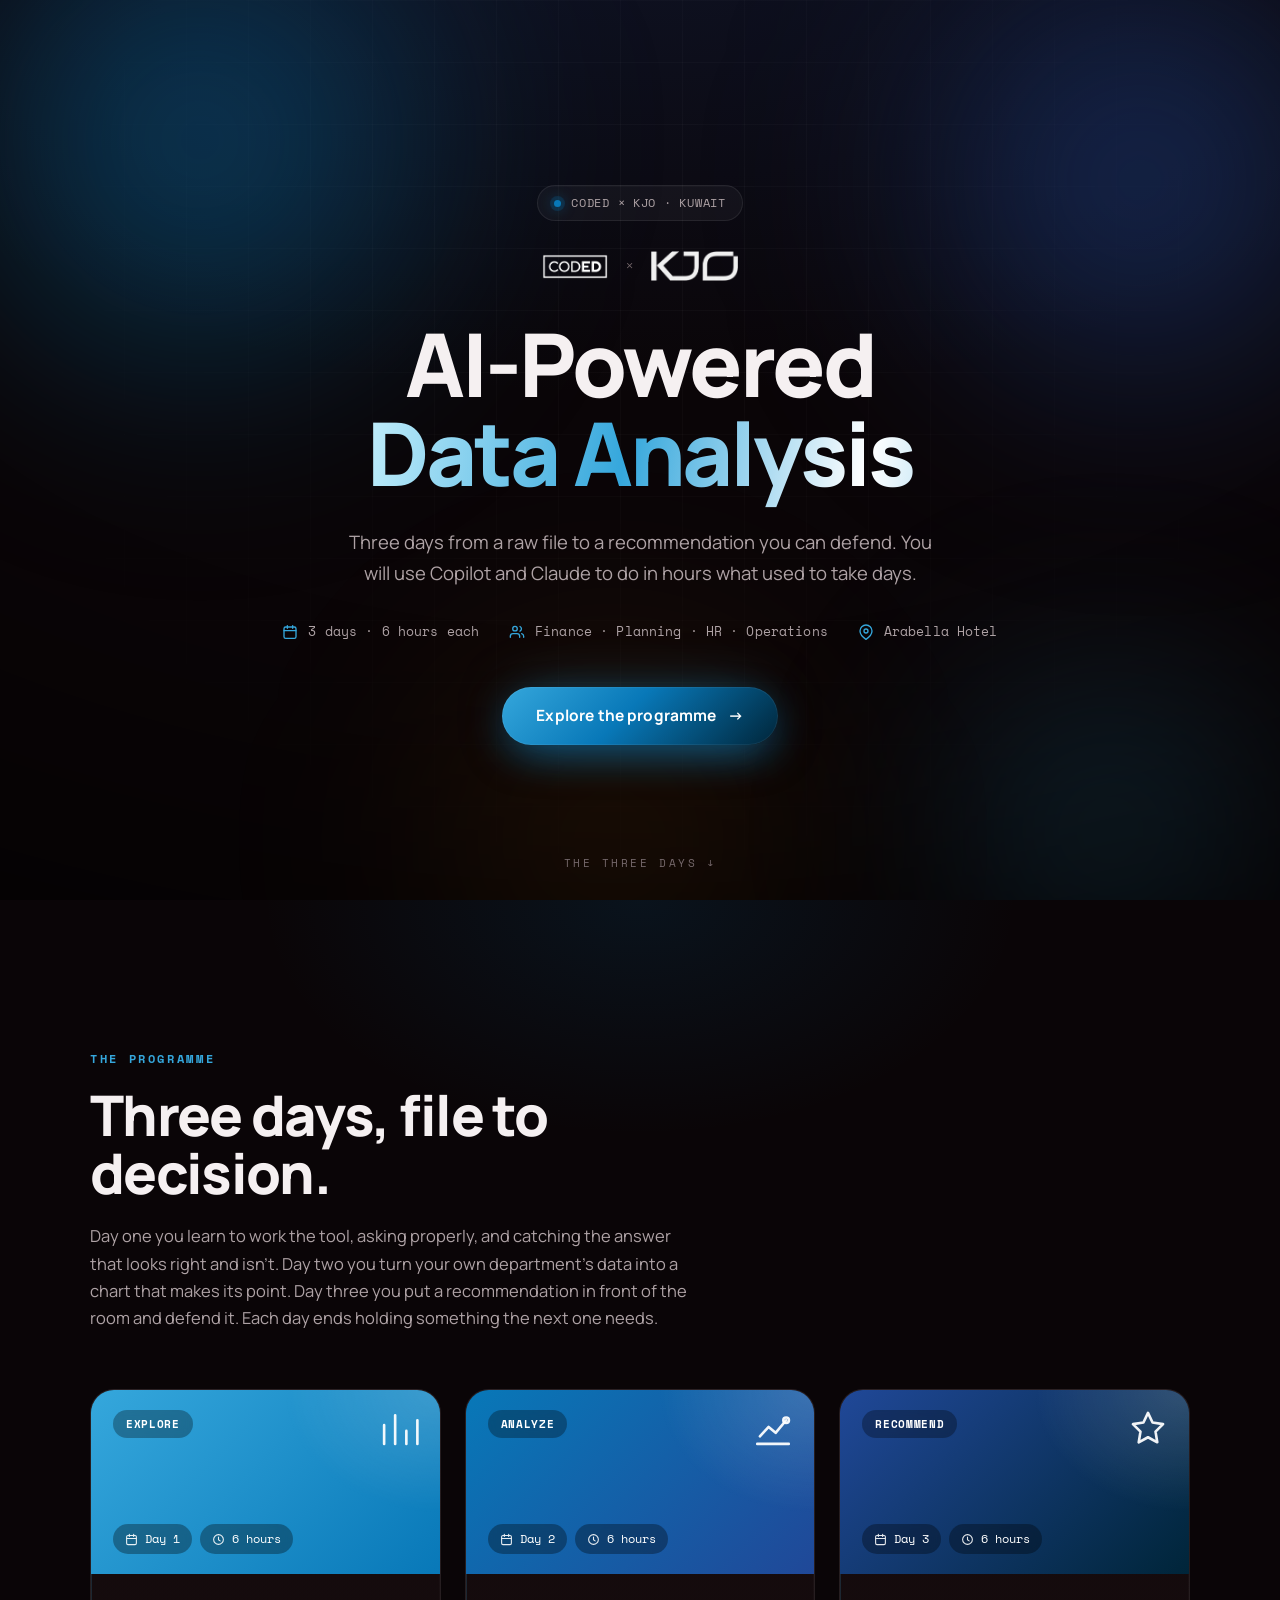
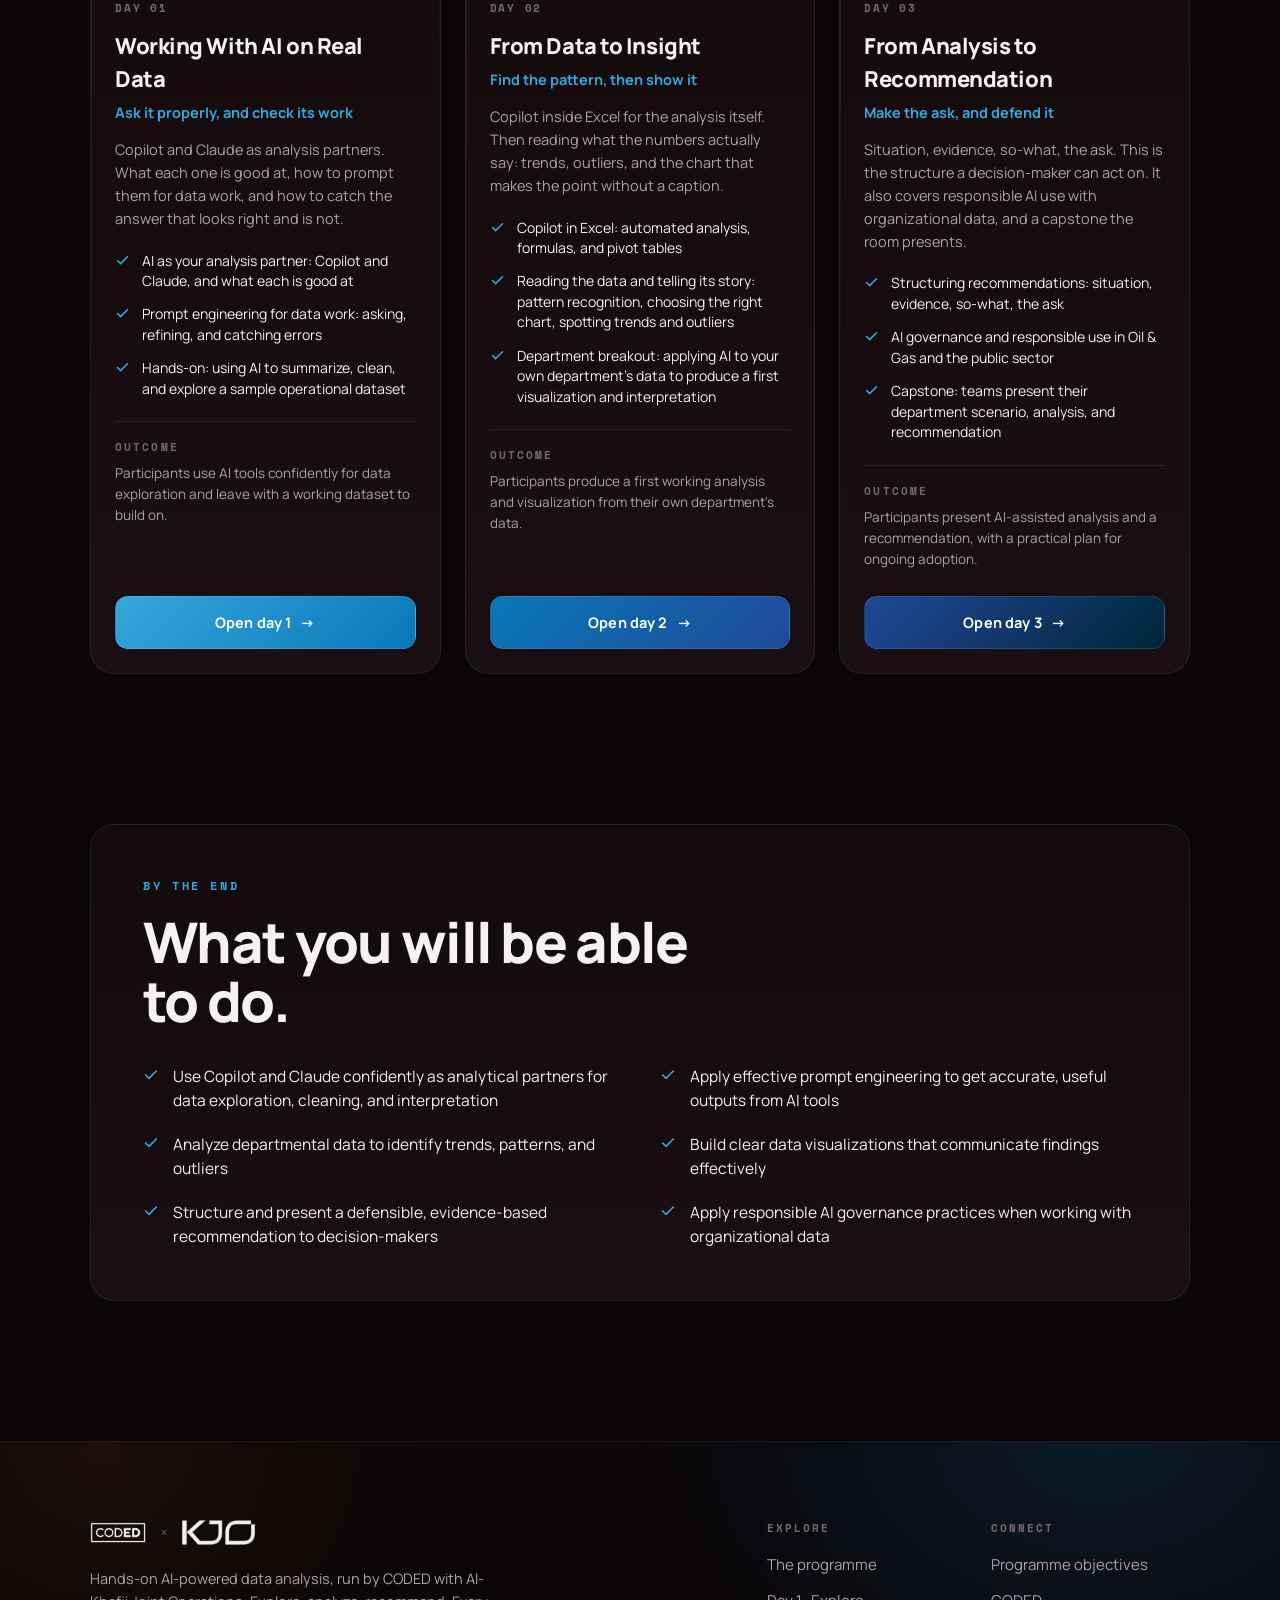
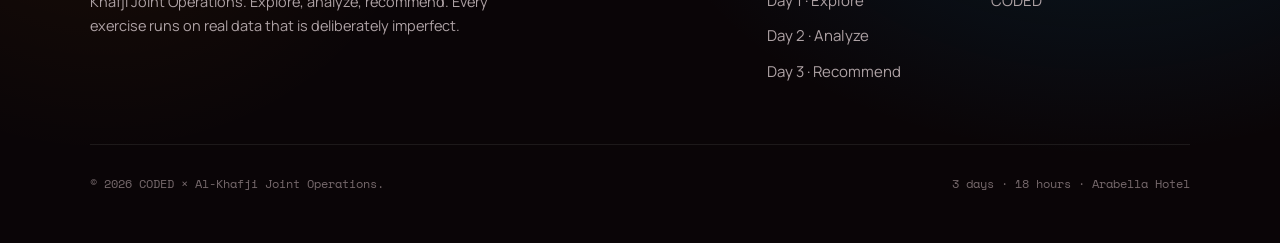
==== public/index.html @ 5ea5b294 "CODED x KJO: AI-Powered Data Analysis workshop site Static participant-facing site for the three-day" ====
<!DOCTYPE html>
<html lang="en">
<head>
<meta charset="UTF-8">
<meta name="viewport" content="width=device-width, initial-scale=1.0">
<title>AI-Powered Data Analysis, CODED &times; KJO</title>
<meta name="description" content="From raw data to a defensible recommendation in three days. A three-day workshop run by CODED with Al-Khafji Joint Operations.">
<link rel="preconnect" href="https://fonts.googleapis.com">
<link rel="preconnect" href="https://fonts.gstatic.com" crossorigin>
<link href="https://fonts.googleapis.com/css2?family=Manrope:wght@400;500;600;700;800&family=Space+Mono:wght@400;700&display=swap" rel="stylesheet">
<style>
  :root{
    --base:#0A0507; --card:#130A0C; --card-2:#190E11;
    --ink:#F5F0F1; --ink-dim:#AEA2A5; --ink-faint:#76696C;
    --maroon:#002539; --mid:#204898; --crimson:#0878B8; --rose:#35A7DC; --rose-lt:#C2EEFB;
    --blue:#FF8C00;
    --line:rgba(255,255,255,.08); --line-2:rgba(255,255,255,.15);
    --f:'Manrope',system-ui,sans-serif; --mono:'Space Mono',ui-monospace,monospace;
  }
  *{box-sizing:border-box;margin:0;padding:0}
  html{scroll-behavior:smooth}
  body{background:var(--base);color:var(--ink);font-family:var(--f);
    -webkit-font-smoothing:antialiased;line-height:1.5;overflow-x:hidden}
  a{color:inherit;text-decoration:none}
  a:focus-visible,button:focus-visible{outline:2px solid var(--rose);outline-offset:3px;border-radius:4px}
  .wrap{max-width:1160px;margin:0 auto;padding:0 30px}

  /* ============ HERO ============ */
  .hero{position:relative;min-height:100vh;display:flex;flex-direction:column;
    align-items:center;justify-content:center;text-align:center;padding:120px 28px 90px;overflow:hidden;
    background:radial-gradient(120% 90% at 50% -10%,rgba(32,72,152,.20),transparent 60%),var(--base)}
  .glow{position:absolute;border-radius:50%;filter:blur(90px);pointer-events:none;z-index:0;will-change:transform}
  .g1{width:680px;height:680px;top:-200px;left:-140px;
    background:radial-gradient(circle,rgba(8,120,184,.50),transparent 68%);animation:drift1 19s ease-in-out infinite}
  .g2{width:600px;height:600px;top:-120px;right:-160px;
    background:radial-gradient(circle,rgba(32,72,152,.58),transparent 70%);animation:drift2 23s ease-in-out infinite}
  .g3{width:560px;height:560px;bottom:-220px;left:26%;
    background:radial-gradient(circle,rgba(255,140,0,.13),transparent 70%);animation:drift3 27s ease-in-out infinite}
  .g4{width:460px;height:460px;bottom:-160px;right:-60px;
    background:radial-gradient(circle,rgba(53,167,220,.28),transparent 72%);animation:drift1 25s ease-in-out infinite reverse}
  .hero::before{content:"";position:absolute;inset:0;z-index:1;pointer-events:none;
    background-image:linear-gradient(rgba(255,255,255,.03) 1px,transparent 1px),
      linear-gradient(90deg,rgba(255,255,255,.03) 1px,transparent 1px);
    background-size:62px 62px;
    -webkit-mask:radial-gradient(circle at 50% 26%,#000,transparent 72%);
    mask:radial-gradient(circle at 50% 26%,#000,transparent 72%)}
  .hero::after{content:"";position:absolute;inset:0;z-index:2;pointer-events:none;
    background:radial-gradient(130% 100% at 50% 22%,transparent 48%,rgba(0,0,0,.62))}
  .inner{position:relative;z-index:3;max-width:900px;display:flex;flex-direction:column;align-items:center;
    animation:rise .9s cubic-bezier(.2,.7,.2,1) both}

  .pill{display:inline-flex;align-items:center;gap:10px;padding:8px 16px;border-radius:999px;
    background:rgba(255,255,255,.04);border:1px solid var(--line);backdrop-filter:blur(8px);
    font-family:var(--mono);font-size:12px;letter-spacing:.06em;color:var(--ink-dim);text-transform:uppercase}
  .pill .dot{width:7px;height:7px;border-radius:50%;background:var(--crimson);
    box-shadow:0 0 0 4px rgba(8,120,184,.2),0 0 14px var(--crimson);animation:pulse 2.6s ease-in-out infinite}

  .lockup{display:flex;align-items:center;gap:18px;margin:30px 0 38px}
  .lockup .coded-logo{height:25px;width:auto;display:block}
  .lockup .x{color:var(--ink-faint);font-size:15px;font-weight:300}
  .lockup .kjo-logo{height:30px;width:auto;display:block}

  .headline{font-weight:800;letter-spacing:-.035em;line-height:1.01;font-size:clamp(42px,7.4vw,88px)}
  .headline .accent{
    background:linear-gradient(100deg,var(--rose-lt) 0%,var(--rose) 22%,#ffffff 42%,var(--rose) 62%,var(--crimson) 100%);
    background-size:220% 100%;-webkit-background-clip:text;background-clip:text;color:transparent;
    animation:shimmer 7s linear infinite}
  .sub{max-width:600px;margin:30px auto 0;font-size:clamp(15px,1.65vw,18.5px);line-height:1.64;color:var(--ink-dim)}

  .meta{display:flex;flex-wrap:wrap;gap:11px 30px;justify-content:center;margin-top:34px;
    font-family:var(--mono);font-size:13px;letter-spacing:.01em;color:var(--ink-dim)}
  .meta span{display:inline-flex;align-items:center;gap:10px}
  .meta svg{color:var(--rose);flex:none}

  .cta{position:relative;margin-top:46px;display:inline-flex;align-items:center;gap:11px;padding:17px 34px;border-radius:999px;
    color:#fff;font-size:15.5px;font-weight:700;letter-spacing:.01em;
    background:linear-gradient(135deg,var(--rose) 0%,var(--crimson) 45%,var(--maroon) 100%);
    box-shadow:0 0 0 1px rgba(255,255,255,.06) inset,0 14px 40px -8px rgba(8,120,184,.6),0 0 60px -18px rgba(53,167,220,.7);
    transition:transform .2s,box-shadow .2s}
  .cta:hover{transform:translateY(-3px);
    box-shadow:0 0 0 1px rgba(255,255,255,.1) inset,0 20px 52px -8px rgba(8,120,184,.75),0 0 80px -14px rgba(53,167,220,.85)}
  .cta .arr{transition:transform .2s}.cta:hover .arr{transform:translateX(5px)}
  .scrollhint{position:absolute;bottom:28px;left:50%;transform:translateX(-50%);z-index:3;
    font-family:var(--mono);font-size:10.5px;letter-spacing:.24em;text-transform:uppercase;color:var(--ink-faint)}

  /* ============ PROGRAMME ============ */
  .programme{position:relative;padding:clamp(86px,12vw,150px) 0}
  .programme::before{content:"";position:absolute;top:0;left:50%;transform:translateX(-50%);
    width:min(900px,90%);height:560px;pointer-events:none;
    background:radial-gradient(60% 60% at 50% 0%,rgba(8,120,184,.12),transparent 70%)}
  .eyebrow{position:relative;font-family:var(--mono);font-size:12px;font-weight:700;letter-spacing:.22em;
    text-transform:uppercase;color:var(--rose)}
  .sec-title{position:relative;font-size:clamp(32px,5.2vw,56px);font-weight:800;letter-spacing:-.03em;
    line-height:1.04;margin-top:18px;max-width:16ch}
  .sec-lead{position:relative;max-width:600px;margin-top:20px;color:var(--ink-dim);font-size:16.5px;line-height:1.64}

  .cards{position:relative;display:grid;grid-template-columns:repeat(3,1fr);gap:24px;margin:58px auto 0}
  @media (max-width:1040px){.cards{grid-template-columns:1fr;max-width:470px}}
  .pcard{position:relative;background:linear-gradient(180deg,var(--card),var(--card-2));
    border:1px solid var(--line);border-radius:24px;overflow:hidden;display:flex;flex-direction:column;
    transition:transform .28s cubic-bezier(.2,.7,.2,1),box-shadow .28s}
  .pcard::before{content:"";position:absolute;inset:0;border-radius:24px;padding:1px;
    background:linear-gradient(140deg,rgba(53,167,220,.55),rgba(255,255,255,.05) 38%,transparent 72%);
    -webkit-mask:linear-gradient(#000 0 0) content-box,linear-gradient(#000 0 0);
    -webkit-mask-composite:xor;mask-composite:exclude;opacity:.55;transition:opacity .28s;pointer-events:none}
  .pcard:hover{transform:translateY(-7px);box-shadow:0 28px 64px -22px rgba(8,120,184,.5)}
  .pcard:hover::before{opacity:1}

  .phead{position:relative;height:184px;padding:20px 22px;overflow:hidden}
  .phead::after{content:"";position:absolute;inset:0;pointer-events:none;
    background:radial-gradient(80% 120% at 100% 0%,rgba(255,255,255,.16),transparent 56%)}
  .h-d1{background:linear-gradient(135deg,#35A7DC 0%,#0878B8 100%)}
  .h-d2{background:linear-gradient(135deg,#0878B8 0%,#204898 100%)}
  .h-d3{background:linear-gradient(135deg,#204898 0%,#002539 100%)}
  .cat{position:relative;display:inline-flex;padding:6px 13px;border-radius:999px;background:rgba(0,0,0,.3);
    font-family:var(--mono);font-size:11px;font-weight:700;color:#fff;letter-spacing:.06em;text-transform:uppercase;backdrop-filter:blur(5px)}
  .head-icon{position:absolute;top:18px;right:20px;color:rgba(255,255,255,.94);z-index:2}
  .head-meta{position:absolute;left:22px;bottom:20px;display:flex;flex-wrap:wrap;gap:8px;z-index:2}
  .chip{display:inline-flex;align-items:center;gap:7px;padding:6px 12px;border-radius:999px;
    background:rgba(0,0,0,.32);font-family:var(--mono);font-size:11.5px;color:#fff;backdrop-filter:blur(5px)}
  .chip svg{opacity:.9}

  .pbody{position:relative;padding:26px 24px 24px;display:flex;flex-direction:column;flex:1}
  .kicker{font-family:var(--mono);font-size:11px;font-weight:700;letter-spacing:.16em;text-transform:uppercase;color:var(--ink-faint)}
  .pbody h3{font-size:22px;font-weight:800;letter-spacing:-.02em;margin:14px 0 6px}
  .tagline{font-size:14.5px;font-weight:700;color:var(--rose);margin-bottom:15px}
  .pdesc{font-size:14.5px;line-height:1.58;color:var(--ink-dim)}
  .plist{list-style:none;margin:20px 0 22px;display:flex;flex-direction:column;gap:13px}
  .plist li{display:flex;gap:12px;font-size:14px;line-height:1.46;color:var(--ink)}
  .plist svg{color:var(--rose);flex:none;margin-top:2px}
  .outcome{margin:0 0 26px;padding-top:17px;border-top:1px solid var(--line);
    font-size:13.5px;line-height:1.55;color:var(--ink-dim)}
  .outcome span{display:block;font-family:var(--mono);font-size:10.5px;font-weight:700;letter-spacing:.2em;
    text-transform:uppercase;color:var(--ink-faint);margin-bottom:8px}
  .pbtn{margin-top:auto;display:inline-flex;align-items:center;justify-content:center;gap:9px;
    padding:15px;border-radius:13px;color:#fff;font-size:14.5px;font-weight:700;letter-spacing:.01em;
    border:1px solid rgba(255,255,255,.1);transition:filter .2s,transform .2s,box-shadow .2s}
  .pbtn:hover{filter:brightness(1.12);transform:translateY(-2px);box-shadow:0 12px 30px -10px rgba(8,120,184,.6)}
  .pbtn .arr{transition:transform .2s}.pbtn:hover .arr{transform:translateX(4px)}
  .btn-d1{background:linear-gradient(135deg,#35A7DC,#0878B8)}
  .btn-d2{background:linear-gradient(135deg,#0878B8,#204898)}
  .btn-d3{background:linear-gradient(135deg,#204898,#002539)}

  /* ============ OBJECTIVES ============ */
  .objectives{position:relative;padding:0 0 clamp(86px,12vw,140px)}
  .obj-panel{position:relative;background:linear-gradient(180deg,var(--card),var(--card-2));
    border:1px solid var(--line);border-radius:24px;padding:clamp(30px,4.6vw,52px)}
  .obj-list{list-style:none;margin-top:34px;display:grid;grid-template-columns:repeat(2,1fr);gap:20px 40px}
  @media (max-width:820px){.obj-list{grid-template-columns:1fr}}
  .obj-list li{display:flex;gap:14px;font-size:15.5px;line-height:1.55;color:var(--ink-dim)}
  .obj-list svg{color:var(--rose);flex:none;margin-top:3px}
  .obj-list span{color:var(--ink)}

  /* ============ FOOTER ============ */
  .site-foot{position:relative;border-top:1px solid var(--line);padding:78px 0 50px;overflow:hidden}
  .site-foot::before{content:"";position:absolute;inset:0;pointer-events:none;
    background:radial-gradient(60% 130% at 86% 0%,rgba(8,120,184,.18),transparent 60%),
      radial-gradient(44% 130% at 8% 0%,rgba(255,140,0,.07),transparent 60%)}
  .foot-top{position:relative;display:grid;grid-template-columns:1.5fr 1fr;gap:42px}
  .foot-brand .f-lockup{display:flex;align-items:center;gap:15px}
  .foot-brand .coded-logo{height:21px;width:auto;display:block}
  .foot-brand .x{color:var(--ink-faint);font-size:13px}
  .foot-brand .kjo-logo{height:25px;width:auto;display:block}
  .foot-brand p{margin-top:22px;max-width:400px;font-size:14.5px;line-height:1.62;color:var(--ink-dim)}
  .foot-cols{display:grid;grid-template-columns:1fr 1fr;gap:26px}
  .foot-col h4{font-family:var(--mono);font-size:11px;font-weight:700;letter-spacing:.18em;text-transform:uppercase;color:var(--ink-faint);margin-bottom:18px}
  .foot-col a{display:block;font-size:15px;color:var(--ink-dim);margin-bottom:13px;transition:color .15s,padding .15s}
  .foot-col a:hover{color:var(--rose);padding-left:3px}
  .foot-divider{position:relative;height:1px;background:var(--line);margin:48px 0 30px}
  .foot-bottom{position:relative;display:flex;justify-content:space-between;flex-wrap:wrap;gap:12px;
    font-family:var(--mono);font-size:12px;color:var(--ink-faint)}
  @media (max-width:760px){.foot-top{grid-template-columns:1fr;gap:34px}}

  /* ============ MOTION ============ */
  @keyframes rise{from{opacity:0;transform:translateY(20px)}to{opacity:1;transform:none}}
  @keyframes shimmer{0%{background-position:220% 0}100%{background-position:-20% 0}}
  @keyframes pulse{0%,100%{opacity:1}50%{opacity:.55}}
  @keyframes drift1{0%,100%{transform:translate(0,0)}50%{transform:translate(50px,40px)}}
  @keyframes drift2{0%,100%{transform:translate(0,0)}50%{transform:translate(-44px,32px)}}
  @keyframes drift3{0%,100%{transform:translate(0,0)}50%{transform:translate(38px,-46px)}}
  @media (prefers-reduced-motion:reduce){
    .inner{animation:none}
    .glow{animation:none!important}
    .headline .accent{animation:none;background-position:42% 0}
    .pill .dot{animation:none}
  }
</style>
</head>
<body>

  <!-- ===== HERO ===== -->
  <header class="hero">
    <div class="glow g1"></div><div class="glow g2"></div><div class="glow g3"></div><div class="glow g4"></div>
    <div class="inner">
      <div class="pill"><span class="dot"></span> CODED &times; KJO &middot; Kuwait</div>

      <div class="lockup">
        <img class="coded-logo" src="[data-uri]" alt="CODED">
        <span class="x">&times;</span>
        <img class="kjo-logo" src="[data-uri]" alt="KJO, Al-Khafji Joint Operations">
      </div>

      <h1 class="headline">AI-Powered<br><span class="accent">Data Analysis</span></h1>

      <p class="sub">Three days from a raw file to a recommendation you can defend. You will use Copilot and Claude to do in hours what used to take days.</p>

      <div class="meta">
        <span><svg viewBox="0 0 24 24" width="16" height="16" fill="none" stroke="currentColor" stroke-width="2" stroke-linecap="round" stroke-linejoin="round"><rect x="3" y="4.5" width="18" height="17" rx="2.5"/><path d="M16 2.5v4M8 2.5v4M3 10h18"/></svg> 3 days &middot; 6 hours each</span>
        <span><svg viewBox="0 0 24 24" width="16" height="16" fill="none" stroke="currentColor" stroke-width="2" stroke-linecap="round" stroke-linejoin="round"><path d="M16 20v-1.6a4 4 0 00-4-4H6a4 4 0 00-4 4V20"/><circle cx="9" cy="7" r="3.4"/><path d="M22 20v-1.6a4 4 0 00-3-3.87M16.5 3.7a4 4 0 010 7.1"/></svg> Finance &middot; Planning &middot; HR &middot; Operations</span>
        <span><svg viewBox="0 0 24 24" width="16" height="16" fill="none" stroke="currentColor" stroke-width="2" stroke-linecap="round" stroke-linejoin="round"><path d="M21 10.5c0 6.5-9 12.5-9 12.5s-9-6-9-12.5a9 9 0 0118 0z"/><circle cx="12" cy="10.5" r="3"/></svg> Arabella Hotel</span>
      </div>

      <a href="#programme" class="cta">Explore the programme <span class="arr">&rarr;</span></a>
    </div>
    <div class="scrollhint">the three days &darr;</div>
  </header>

  <!-- ===== PROGRAMME ===== -->
  <section class="programme" id="programme">
    <div class="wrap">
      <div class="eyebrow">The programme</div>
      <h2 class="sec-title">Three days, file to decision.</h2>
      <p class="sec-lead">Day one you learn to work the tool, asking properly, and catching the answer that looks right and isn't. Day two you turn your own department's data into a chart that makes its point. Day three you put a recommendation in front of the room and defend it. Each day ends holding something the next one needs.</p>

      <div class="cards">

        <article class="pcard">
          <div class="phead h-d1">
            <span class="cat">Explore</span>
            <span class="head-icon"><svg viewBox="0 0 24 24" width="42" height="42" fill="none" stroke="currentColor" stroke-width="1.5" stroke-linecap="round" stroke-linejoin="round"><path d="M3.5 20.5V9.8M9.8 20.5V4.2M16.2 20.5v-7.4M22.5 20.5V7"/></svg></span>
            <div class="head-meta">
              <span class="chip"><svg viewBox="0 0 24 24" width="13" height="13" fill="none" stroke="currentColor" stroke-width="2" stroke-linecap="round" stroke-linejoin="round"><rect x="3" y="4.5" width="18" height="17" rx="2.5"/><path d="M16 2.5v4M8 2.5v4M3 10h18"/></svg> Day 1</span>
              <span class="chip"><svg viewBox="0 0 24 24" width="13" height="13" fill="none" stroke="currentColor" stroke-width="2" stroke-linecap="round" stroke-linejoin="round"><circle cx="12" cy="12" r="9"/><path d="M12 7.5v5l3 2"/></svg> 6 hours</span>
            </div>
          </div>
          <div class="pbody">
            <div class="kicker">Day 01</div>
            <h3>Working With AI on Real Data</h3>
            <div class="tagline">Ask it properly, and check its work</div>
            <p class="pdesc">Copilot and Claude as analysis partners. What each one is good at, how to prompt them for data work, and how to catch the answer that looks right and is not.</p>
            <ul class="plist">
              <li><svg viewBox="0 0 24 24" width="15" height="15" fill="none" stroke="currentColor" stroke-width="2.5" stroke-linecap="round" stroke-linejoin="round"><path d="M4 12l5 5L20 6"/></svg> AI as your analysis partner: Copilot and Claude, and what each is good at</li>
              <li><svg viewBox="0 0 24 24" width="15" height="15" fill="none" stroke="currentColor" stroke-width="2.5" stroke-linecap="round" stroke-linejoin="round"><path d="M4 12l5 5L20 6"/></svg> Prompt engineering for data work: asking, refining, and catching errors</li>
              <li><svg viewBox="0 0 24 24" width="15" height="15" fill="none" stroke="currentColor" stroke-width="2.5" stroke-linecap="round" stroke-linejoin="round"><path d="M4 12l5 5L20 6"/></svg> Hands-on: using AI to summarize, clean, and explore a sample operational dataset</li>
            </ul>
            <div class="outcome"><span>Outcome</span>Participants use AI tools confidently for data exploration and leave with a working dataset to build on.</div>
            <a href="coded-ada-day-1.html" class="pbtn btn-d1">Open day 1 <span class="arr">&rarr;</span></a>
          </div>
        </article>

        <article class="pcard">
          <div class="phead h-d2">
            <span class="cat">Analyze</span>
            <span class="head-icon"><svg viewBox="0 0 24 24" width="42" height="42" fill="none" stroke="currentColor" stroke-width="1.5" stroke-linecap="round" stroke-linejoin="round"><path d="M3 20.5h18"/><path d="M4.5 16.2l5-5.4 4 3.4 6-7.2"/><circle cx="19.5" cy="7" r="1.6"/></svg></span>
            <div class="head-meta">
              <span class="chip"><svg viewBox="0 0 24 24" width="13" height="13" fill="none" stroke="currentColor" stroke-width="2" stroke-linecap="round" stroke-linejoin="round"><rect x="3" y="4.5" width="18" height="17" rx="2.5"/><path d="M16 2.5v4M8 2.5v4M3 10h18"/></svg> Day 2</span>
              <span class="chip"><svg viewBox="0 0 24 24" width="13" height="13" fill="none" stroke="currentColor" stroke-width="2" stroke-linecap="round" stroke-linejoin="round"><circle cx="12" cy="12" r="9"/><path d="M12 7.5v5l3 2"/></svg> 6 hours</span>
            </div>
          </div>
          <div class="pbody">
            <div class="kicker">Day 02</div>
            <h3>From Data to Insight</h3>
            <div class="tagline">Find the pattern, then show it</div>
            <p class="pdesc">Copilot inside Excel for the analysis itself. Then reading what the numbers actually say: trends, outliers, and the chart that makes the point without a caption.</p>
            <ul class="plist">
              <li><svg viewBox="0 0 24 24" width="15" height="15" fill="none" stroke="currentColor" stroke-width="2.5" stroke-linecap="round" stroke-linejoin="round"><path d="M4 12l5 5L20 6"/></svg> Copilot in Excel: automated analysis, formulas, and pivot tables</li>
              <li><svg viewBox="0 0 24 24" width="15" height="15" fill="none" stroke="currentColor" stroke-width="2.5" stroke-linecap="round" stroke-linejoin="round"><path d="M4 12l5 5L20 6"/></svg> Reading the data and telling its story: pattern recognition, choosing the right chart, spotting trends and outliers</li>
              <li><svg viewBox="0 0 24 24" width="15" height="15" fill="none" stroke="currentColor" stroke-width="2.5" stroke-linecap="round" stroke-linejoin="round"><path d="M4 12l5 5L20 6"/></svg> Department breakout: applying AI to your own department's data to produce a first visualization and interpretation</li>
            </ul>
            <div class="outcome"><span>Outcome</span>Participants produce a first working analysis and visualization from their own department's data.</div>
            <a href="coded-ada-day-2.html" class="pbtn btn-d2">Open day 2 <span class="arr">&rarr;</span></a>
          </div>
        </article>

        <article class="pcard">
          <div class="phead h-d3">
            <span class="cat">Recommend</span>
            <span class="head-icon"><svg viewBox="0 0 24 24" width="42" height="42" fill="none" stroke="currentColor" stroke-width="1.5" stroke-linecap="round" stroke-linejoin="round"><path d="M12 2.8l2.6 5.5 6 .9-4.3 4.3 1 6.1-5.3-2.9-5.3 2.9 1-6.1L3.4 9.2l6-.9z"/></svg></span>
            <div class="head-meta">
              <span class="chip"><svg viewBox="0 0 24 24" width="13" height="13" fill="none" stroke="currentColor" stroke-width="2" stroke-linecap="round" stroke-linejoin="round"><rect x="3" y="4.5" width="18" height="17" rx="2.5"/><path d="M16 2.5v4M8 2.5v4M3 10h18"/></svg> Day 3</span>
              <span class="chip"><svg viewBox="0 0 24 24" width="13" height="13" fill="none" stroke="currentColor" stroke-width="2" stroke-linecap="round" stroke-linejoin="round"><circle cx="12" cy="12" r="9"/><path d="M12 7.5v5l3 2"/></svg> 6 hours</span>
            </div>
          </div>
          <div class="pbody">
            <div class="kicker">Day 03</div>
            <h3>From Analysis to Recommendation</h3>
            <div class="tagline">Make the ask, and defend it</div>
            <p class="pdesc">Situation, evidence, so-what, the ask. This is the structure a decision-maker can act on. It also covers responsible AI use with organizational data, and a capstone the room presents.</p>
            <ul class="plist">
              <li><svg viewBox="0 0 24 24" width="15" height="15" fill="none" stroke="currentColor" stroke-width="2.5" stroke-linecap="round" stroke-linejoin="round"><path d="M4 12l5 5L20 6"/></svg> Structuring recommendations: situation, evidence, so-what, the ask</li>
              <li><svg viewBox="0 0 24 24" width="15" height="15" fill="none" stroke="currentColor" stroke-width="2.5" stroke-linecap="round" stroke-linejoin="round"><path d="M4 12l5 5L20 6"/></svg> AI governance and responsible use in Oil & Gas and the public sector</li>
              <li><svg viewBox="0 0 24 24" width="15" height="15" fill="none" stroke="currentColor" stroke-width="2.5" stroke-linecap="round" stroke-linejoin="round"><path d="M4 12l5 5L20 6"/></svg> Capstone: teams present their department scenario, analysis, and recommendation</li>
            </ul>
            <div class="outcome"><span>Outcome</span>Participants present AI-assisted analysis and a recommendation, with a practical plan for ongoing adoption.</div>
            <a href="coded-ada-day-3.html" class="pbtn btn-d3">Open day 3 <span class="arr">&rarr;</span></a>
          </div>
        </article>

      </div>
    </div>
  </section>

  <!-- ===== OBJECTIVES ===== -->
  <section class="objectives" id="objectives">
    <div class="wrap">
      <div class="obj-panel">
        <div class="eyebrow">By the end</div>
        <h2 class="sec-title">What you will be able to do.</h2>
        <ul class="obj-list">
        <li><svg viewBox="0 0 24 24" width="16" height="16" fill="none" stroke="currentColor" stroke-width="2.5" stroke-linecap="round" stroke-linejoin="round"><path d="M4 12l5 5L20 6"/></svg> <span>Use Copilot and Claude confidently as analytical partners for data exploration, cleaning, and interpretation</span></li>
        <li><svg viewBox="0 0 24 24" width="16" height="16" fill="none" stroke="currentColor" stroke-width="2.5" stroke-linecap="round" stroke-linejoin="round"><path d="M4 12l5 5L20 6"/></svg> <span>Apply effective prompt engineering to get accurate, useful outputs from AI tools</span></li>
        <li><svg viewBox="0 0 24 24" width="16" height="16" fill="none" stroke="currentColor" stroke-width="2.5" stroke-linecap="round" stroke-linejoin="round"><path d="M4 12l5 5L20 6"/></svg> <span>Analyze departmental data to identify trends, patterns, and outliers</span></li>
        <li><svg viewBox="0 0 24 24" width="16" height="16" fill="none" stroke="currentColor" stroke-width="2.5" stroke-linecap="round" stroke-linejoin="round"><path d="M4 12l5 5L20 6"/></svg> <span>Build clear data visualizations that communicate findings effectively</span></li>
        <li><svg viewBox="0 0 24 24" width="16" height="16" fill="none" stroke="currentColor" stroke-width="2.5" stroke-linecap="round" stroke-linejoin="round"><path d="M4 12l5 5L20 6"/></svg> <span>Structure and present a defensible, evidence-based recommendation to decision-makers</span></li>
        <li><svg viewBox="0 0 24 24" width="16" height="16" fill="none" stroke="currentColor" stroke-width="2.5" stroke-linecap="round" stroke-linejoin="round"><path d="M4 12l5 5L20 6"/></svg> <span>Apply responsible AI governance practices when working with organizational data</span></li>
        </ul>
      </div>
    </div>
  </section>

  <!-- ===== FOOTER ===== -->
  <footer class="site-foot">
    <div class="wrap">
      <div class="foot-top">
        <div class="foot-brand">
          <div class="f-lockup">
            <img class="coded-logo" src="[data-uri]" alt="CODED">
            <span class="x">&times;</span>
            <img class="kjo-logo" src="[data-uri]" alt="KJO, Al-Khafji Joint Operations">
          </div>
          <p>Hands-on AI-powered data analysis, run by CODED with Al-Khafji Joint Operations. Explore, analyze, recommend. Every exercise runs on real data that is deliberately imperfect.</p>
        </div>
        <div class="foot-cols">
          <div class="foot-col">
            <h4>Explore</h4>
            <a href="#programme">The programme</a>
            <a href="coded-ada-day-1.html">Day 1 &middot; Explore</a>
            <a href="coded-ada-day-2.html">Day 2 &middot; Analyze</a>
            <a href="coded-ada-day-3.html">Day 3 &middot; Recommend</a>
          </div>
          <div class="foot-col">
            <h4>Connect</h4>
            <a href="#objectives">Programme objectives</a>
            <a href="https://coded.kw" target="_blank" rel="noopener">CODED</a>
          </div>
        </div>
      </div>
      <div class="foot-divider"></div>
      <div class="foot-bottom">
        <span>&copy; 2026 CODED &times; Al-Khafji Joint Operations.</span>
        <span>3 days &middot; 18 hours &middot; Arabella Hotel</span>
      </div>
    </div>
  </footer>

</body>
</html>
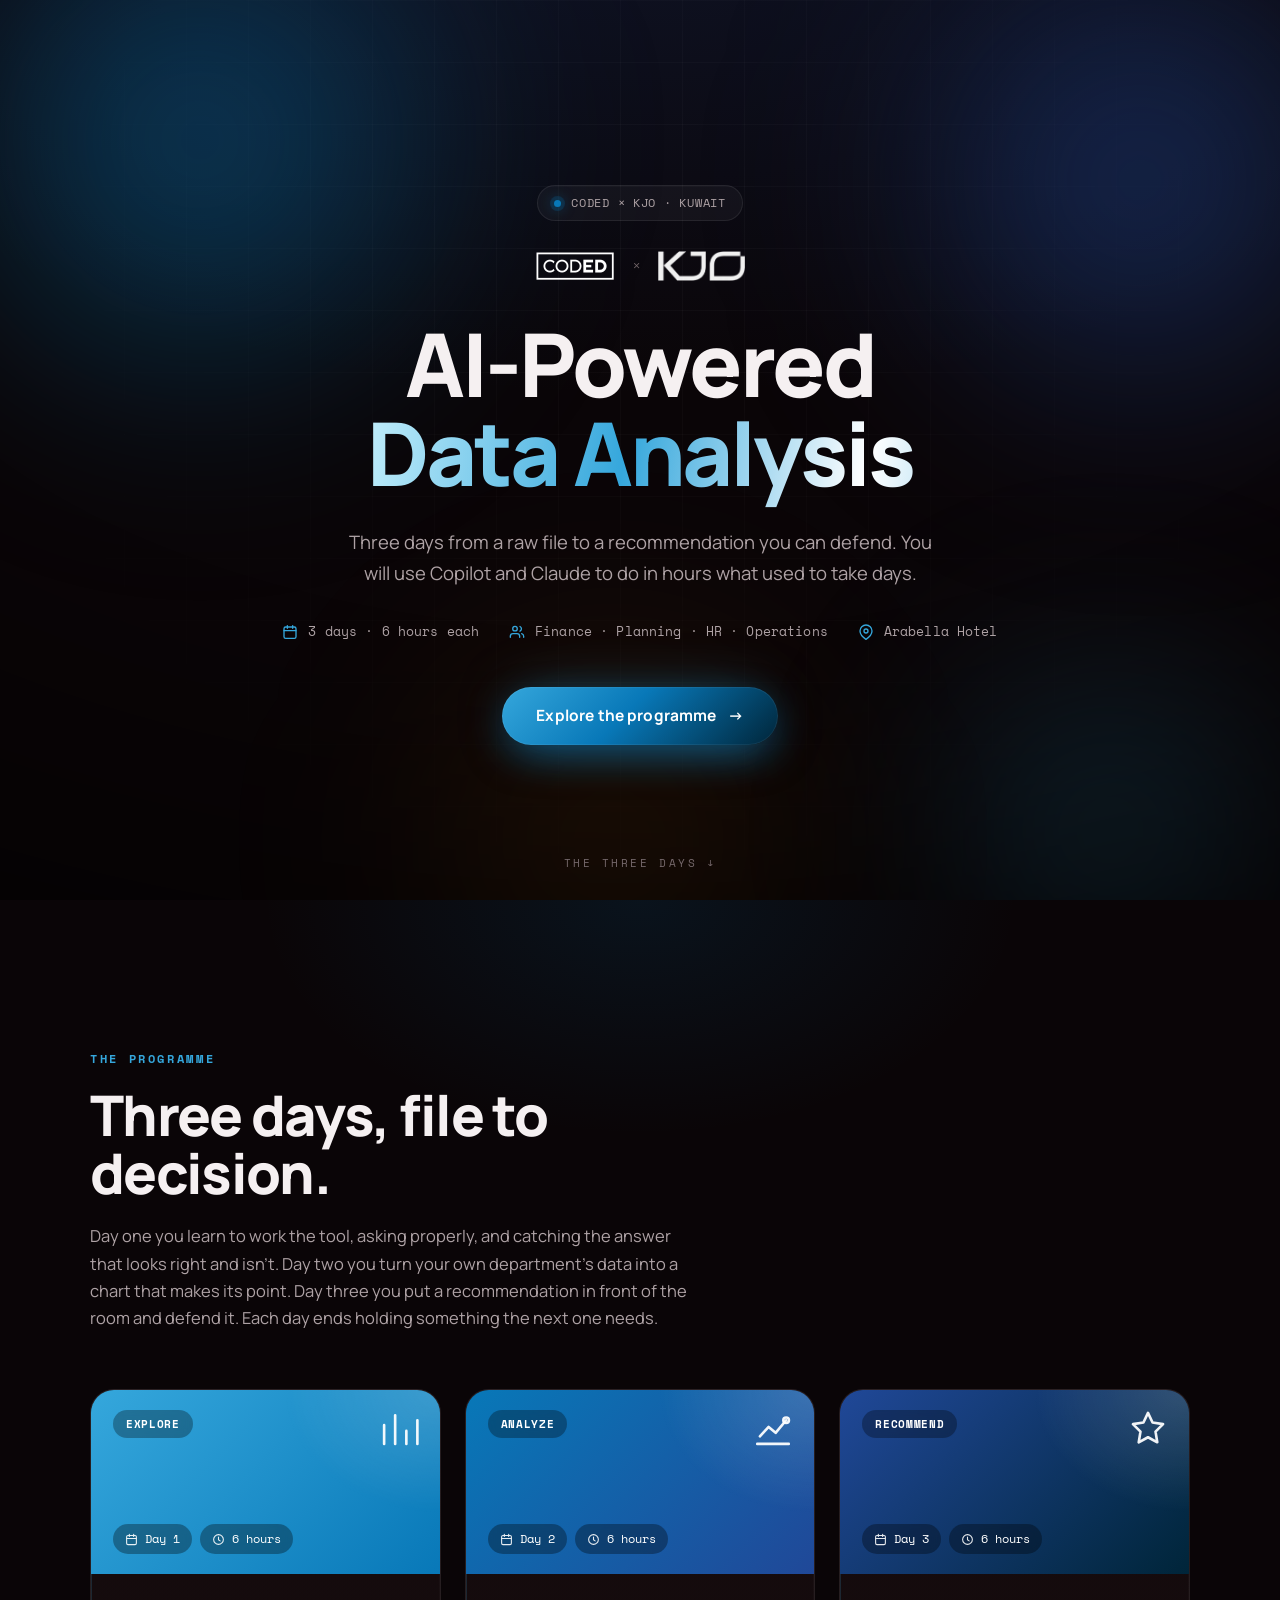
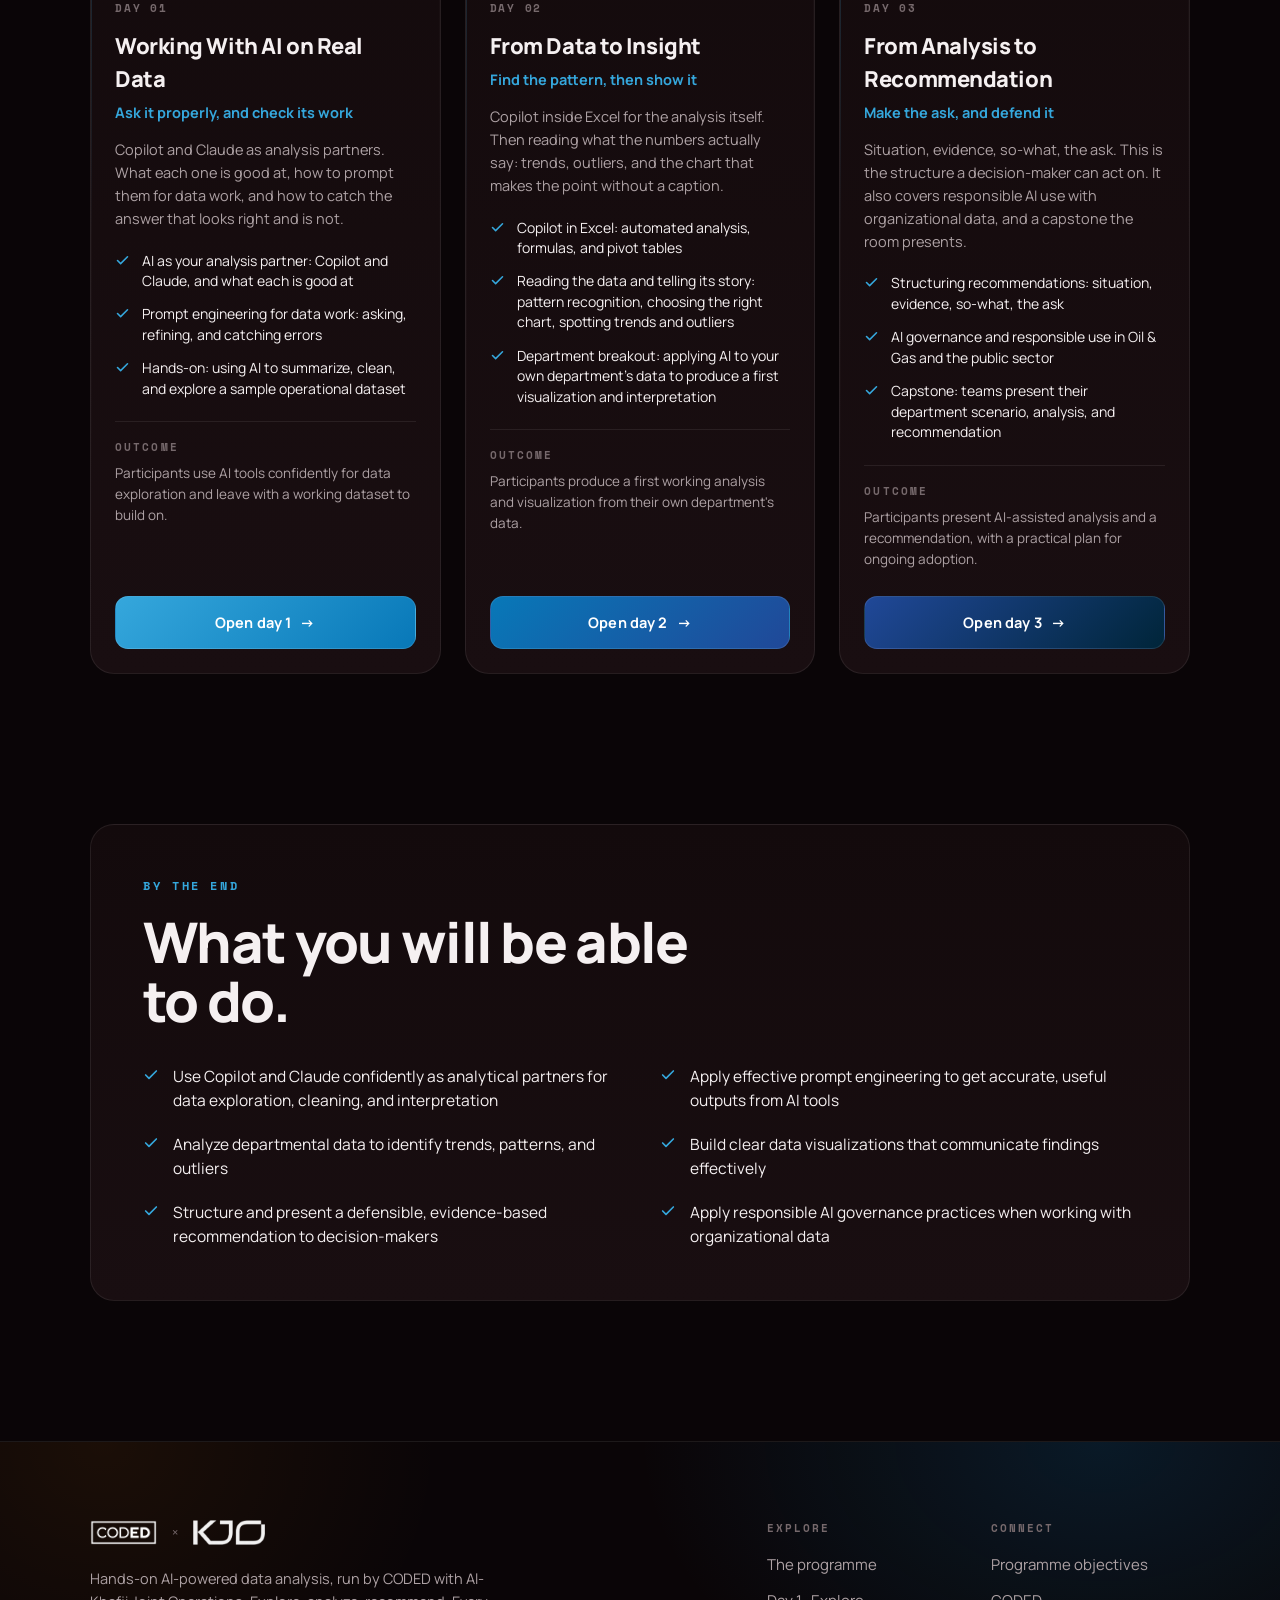
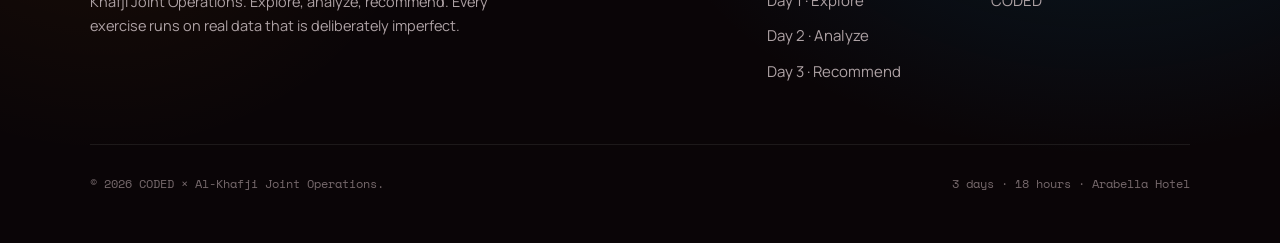
==== commit 3b860a95: "Raise the CODED logo to match the KJO mark in every lockup The CODED wordmark sat a few pixels short" ====
--- a/public/index.html
+++ b/public/index.html
@@ -3,7 +3,7 @@
 <head>
 <meta charset="UTF-8">
 <meta name="viewport" content="width=device-width, initial-scale=1.0">
-<title>AI-Powered Data Analysis, CODED &times; KJO</title>
+<title>AI-Powered Data Analysis &middot; CODED &times; KJO</title>
 <meta name="description" content="From raw data to a defensible recommendation in three days. A three-day workshop run by CODED with Al-Khafji Joint Operations.">
 <link rel="preconnect" href="https://fonts.googleapis.com">
 <link rel="preconnect" href="https://fonts.gstatic.com" crossorigin>
@@ -56,7 +56,7 @@
     box-shadow:0 0 0 4px rgba(8,120,184,.2),0 0 14px var(--crimson);animation:pulse 2.6s ease-in-out infinite}
 
   .lockup{display:flex;align-items:center;gap:18px;margin:30px 0 38px}
-  .lockup .coded-logo{height:25px;width:auto;display:block}
+  .lockup .coded-logo{height:30px;width:auto;display:block}
   .lockup .x{color:var(--ink-faint);font-size:15px;font-weight:300}
   .lockup .kjo-logo{height:30px;width:auto;display:block}
 
@@ -158,7 +158,7 @@
       radial-gradient(44% 130% at 8% 0%,rgba(255,140,0,.07),transparent 60%)}
   .foot-top{position:relative;display:grid;grid-template-columns:1.5fr 1fr;gap:42px}
   .foot-brand .f-lockup{display:flex;align-items:center;gap:15px}
-  .foot-brand .coded-logo{height:21px;width:auto;display:block}
+  .foot-brand .coded-logo{height:25px;width:auto;display:block}
   .foot-brand .x{color:var(--ink-faint);font-size:13px}
   .foot-brand .kjo-logo{height:25px;width:auto;display:block}
   .foot-brand p{margin-top:22px;max-width:400px;font-size:14.5px;line-height:1.62;color:var(--ink-dim)}
